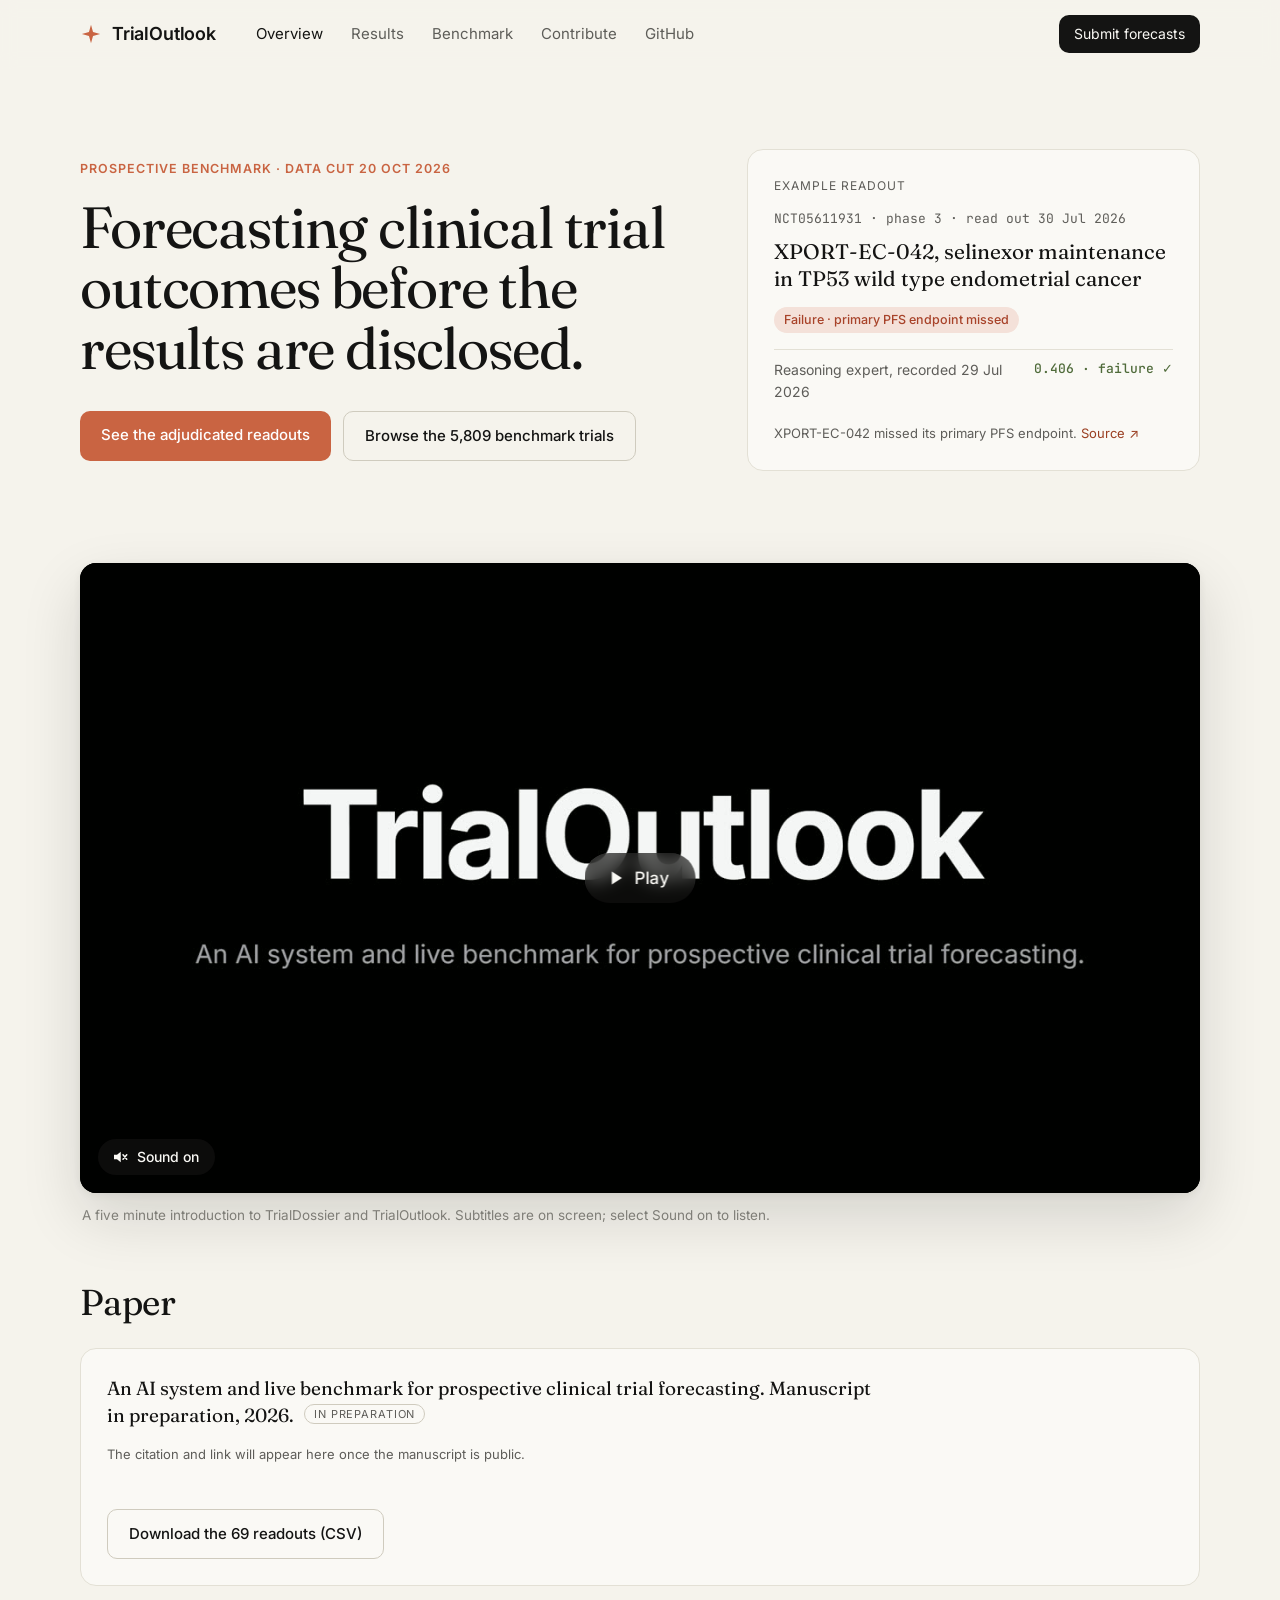
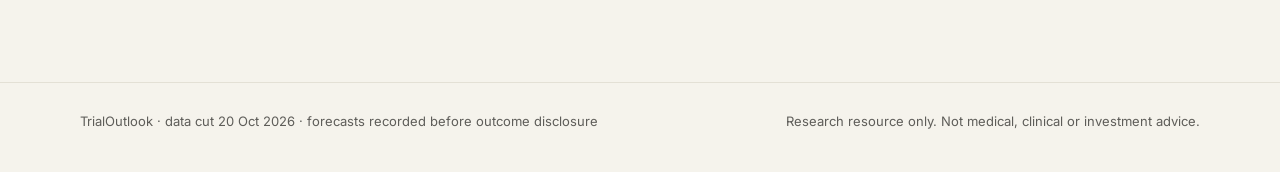
==== index.html @ 44af7483 "Home: updated introduction video below the hero, above the paper box Co-Authored-By: Claude Opus 5.5" ====
<!doctype html>
<html lang="en">
<head>
  <meta charset="utf-8">
  <meta name="viewport" content="width=device-width, initial-scale=1">
  <title>TrialOutlook</title>
  <meta name="description" content="Prospective benchmark for clinical trial outcome forecasts: forecasts recorded before outcome disclosure, outcomes adjudicated under prespecified criteria.">
  <link rel="icon" href="data:image/svg+xml,<svg xmlns='http://www.w3.org/2000/svg' viewBox='0 0 24 24'><path d='M12 2l2.2 7.8L22 12l-7.8 2.2L12 22l-2.2-7.8L2 12l7.8-2.2z' fill='%23C96442'/></svg>">
  <link rel="preconnect" href="https://fonts.googleapis.com">
  <link rel="preconnect" href="https://fonts.gstatic.com" crossorigin>
  <link href="https://fonts.googleapis.com/css2?family=Fraunces:opsz,wght@9..144,400;9..144,500&family=Inter:wght@400;500;600&family=JetBrains+Mono:wght@400;500&display=swap" rel="stylesheet">
  <link rel="stylesheet" href="css/style.css?v=18">
  <script src="js/config.js?v=18"></script>
</head>
<body data-page="home">
  <div id="site-header"></div>

  <section class="hero"><div class="wrap heroin">
    <div>
      <div class="eyebrow">Prospective benchmark · data cut 20 Oct 2026</div>
      <h1>Forecasting clinical trial outcomes before the results are disclosed.</h1>
      <div class="btns">
        <a class="btn primary" href="results.html">See the adjudicated readouts</a>
        <a class="btn ghost" href="benchmark.html">Browse the 5,809 benchmark trials</a>
      </div>
    </div>
    <div class="card case" id="case"></div>
  </div></section>

  <section class="wrap intro">
    <div class="introframe">
      <video id="intro-video" src="media/trialoutlook_intro.mp4" poster="media/trialoutlook_intro_poster.jpg" muted playsinline preload="auto"
        aria-label="Five minute introduction to TrialDossier and TrialOutlook, with burned in subtitles"></video>
      <button class="introbtn sound" id="intro-sound" type="button" hidden></button>
      <button class="introbtn center" id="intro-play" type="button" hidden></button>
    </div>
    <p class="introcap">A five minute introduction to TrialDossier and TrialOutlook. Subtitles are on screen; select Sound on to listen.</p>
  </section>

  <section class="wrap section tight">
    <div class="sechead"><h2>Paper</h2></div>
    <div class="card paper">
      <div>
        <div class="cite"><span id="paper-cite"></span><span class="tag" id="paper-tag">In preparation</span></div>
        <p class="note" id="paper-note">The citation and link will appear here once the manuscript is public.</p>
      </div>
      <a class="btn ghost" href="downloads/trialoutlook_prospective_69.csv" download>Download the 69 readouts (CSV)</a>
    </div>
  </section>

  <div id="site-footer"></div>
  <script src="js/common.js?v=18"></script>
  <script src="js/home.js?v=18"></script>
  <script src="js/intro.js?v=18"></script>
</body>
</html>
---- css/style.css ----
/* TrialOutlook: warm editorial theme (ivory paper, serif display, clay accent) */

:root {
  --bg: #F5F3EC;
  --card: #FAF9F5;
  --sunk: #EFECE3;
  --fg: #141413;
  --muted: #5E5D59;
  --faint: #87867F;
  --line: #E3E0D5;
  --line-strong: #CFCBBE;
  --accent: #C96442;
  --accent-ink: #9A3F22;
  --accent-soft: #F4E1D9;
  --cmp: #6A9BCC;
  --cmp-soft: #DDE8F3;
  --ok: #4F6B3A;
  --ok-soft: #E3EAD7;
  --bad: #A8432A;
  --bad-soft: #F4E1D9;
  --neutral-soft: #E8E6DC;

  --sans: 'Inter', -apple-system, 'Segoe UI', Helvetica, Arial, sans-serif;
  --display: 'Fraunces', Georgia, 'Times New Roman', serif;
  --mono: 'JetBrains Mono', 'SF Mono', Menlo, Consolas, monospace;
  --r: 10px;
  --rc: 16px;
}

* { box-sizing: border-box; }
html, body { margin: 0; padding: 0; }
body {
  background: var(--bg);
  color: var(--fg);
  font-family: var(--sans);
  font-size: 15px;
  line-height: 1.6;
  -webkit-font-smoothing: antialiased;
}
a { color: var(--accent-ink); text-decoration: none; }
a:hover { text-decoration: underline; }
.mono { font-family: var(--mono); font-size: .92em; }
.muted { color: var(--muted); }
b, strong { font-weight: 600; }

.wrap { max-width: 1200px; margin: 0 auto; padding: 0 40px; }

/* ---------- header ---------- */
.nav { position: sticky; top: 0; z-index: 20; background: rgba(245, 243, 236, .92);
  backdrop-filter: saturate(1.2) blur(8px); border-bottom: 1px solid transparent; }
.nav.scrolled { border-bottom-color: var(--line); }
.navin { display: flex; align-items: center; height: 68px; gap: 40px; }
.logo { font-weight: 600; font-size: 18px; display: flex; align-items: center; gap: 10px;
  letter-spacing: -.01em; color: var(--fg); }
.logo:hover { text-decoration: none; }
.nav nav { display: flex; gap: 28px; flex: 1; }
.nav nav a { color: var(--muted); font-size: 15px; }
.nav nav a.active, .nav nav a:hover { color: var(--fg); text-decoration: none; }
.nav .cta { font-size: 14px; padding: 8px 15px; border-radius: var(--r); background: var(--fg); color: var(--card); }
.nav .cta:hover { text-decoration: none; background: #2b2b29; }
.menu-btn { display: none; background: none; border: 0; font-size: 22px; color: var(--fg); cursor: pointer; }

/* ---------- type ---------- */
h1, h2, h3, .display { font-family: var(--display); font-weight: 400; letter-spacing: -.015em; margin: 0; line-height: 1.15; }
.eyebrow { font-size: 12.5px; letter-spacing: .08em; text-transform: uppercase; color: var(--accent);
  font-weight: 600; margin-bottom: 18px; }
.lede { font-size: 19px; line-height: 1.55; color: var(--muted); margin: 22px 0 0; max-width: 620px; }

/* ---------- buttons ---------- */
.btns { display: flex; gap: 12px; margin-top: 32px; flex-wrap: wrap; }
.btn { display: inline-block; padding: 12px 21px; border-radius: var(--r); font-size: 15px; font-weight: 500; }
.btn:hover { text-decoration: none; }
.btn.primary { background: var(--accent); color: #fff; }
.btn.primary:hover { background: #b65638; }
.btn.ghost { border: 1px solid var(--line-strong); color: var(--fg); }
.btn.ghost:hover { background: var(--card); }

/* ---------- home hero ---------- */
.hero .heroin { display: grid; grid-template-columns: 1.35fr 1fr; gap: 56px; align-items: center;
  padding-top: 80px; padding-bottom: 84px; }
.hero h1 { font-size: 58px; line-height: 1.05; letter-spacing: -.02em; }

.card { background: var(--card); border: 1px solid var(--line); border-radius: var(--rc); padding: 26px; }
.cardlabel { font-size: 12px; text-transform: uppercase; letter-spacing: .08em; color: var(--muted); margin-bottom: 14px; }
.case .trialid { font-family: var(--mono); font-size: 13px; color: var(--muted); }
.case .trialname { font-family: var(--display); font-size: 21px; line-height: 1.3; margin: 8px 0 14px; }
.case .calls div { display: flex; justify-content: space-between; gap: 12px; padding: 9px 0;
  border-top: 1px solid var(--line); font-size: 14px; }
.case .calls span { color: var(--muted); }
.case .calls b { font-family: var(--mono); font-weight: 500; font-size: 13px; white-space: nowrap; }
.case .foot { font-size: 13px; color: var(--muted); margin-top: 12px; line-height: 1.5; }

.pill { display: inline-block; font-size: 12.5px; padding: 3px 10px; border-radius: 999px; font-weight: 500;
  white-space: nowrap; line-height: 1.6; }
.pill.success { background: var(--ok-soft); color: var(--ok); }
.pill.fail { background: var(--bad-soft); color: var(--bad); }
.pill.neutral { background: var(--neutral-soft); color: var(--muted); }
.pill.cmp { background: var(--cmp-soft); color: #3F6E9C; }
.ok { color: var(--ok); }
.bad { color: var(--bad); }

/* ---------- stat strip ---------- */
.stats { display: grid; grid-template-columns: repeat(4, 1fr); border-top: 1px solid var(--line);
  border-bottom: 1px solid var(--line); }
.stat { padding: 32px 28px 32px 0; }
.stat + .stat { padding-left: 28px; border-left: 1px solid var(--line); }
.stat .v { font-family: var(--display); font-size: 46px; letter-spacing: -.02em; line-height: 1.1; }
.stat .l { font-size: 14px; color: var(--muted); margin-top: 8px; line-height: 1.45; }
.statnote { font-size: 15px; color: var(--muted); margin: 18px 0 0; line-height: 1.55; max-width: 860px; }

/* ---------- sections ---------- */
.section { padding-top: 88px; }
.section.tight { padding-top: 56px; }
.sechead { display: flex; align-items: baseline; justify-content: space-between; gap: 24px;
  margin-bottom: 24px; flex-wrap: wrap; }
.sechead h2 { font-size: 36px; }
.sechead p { color: var(--muted); font-size: 14px; margin: 0; max-width: 560px; }
.prose p { max-width: 760px; }
.grid2 { display: grid; grid-template-columns: 1fr 1.1fr; gap: 20px; }
.grid2.even { grid-template-columns: 1fr 1fr; }
.grid2 > *, .hero .heroin > * { min-width: 0; }
.note { font-size: 13px; color: var(--muted); line-height: 1.55; margin-top: 14px; }

/* page header for inner pages */
.pagehead { padding-top: 64px; padding-bottom: 40px; }
.pagehead h1 { font-size: 48px; line-height: 1.08; }
.pagehead .lede { max-width: 760px; }

/* ---------- tables ---------- */
table.t { width: 100%; border-collapse: collapse; font-size: 14px; }
table.t th { text-align: left; font-weight: 500; color: var(--muted); font-size: 11.5px; text-transform: uppercase;
  letter-spacing: .06em; padding: 0 12px 12px 0; vertical-align: bottom; }
table.t td { padding: 12px 12px 12px 0; border-top: 1px solid var(--line); vertical-align: top; }
table.t td.name { white-space: nowrap; }
table.t .num { text-align: right; font-family: var(--mono); font-size: 13px; white-space: nowrap; }
table.t th.num { font-family: var(--sans); font-size: 11.5px; }
table.t .ci { color: var(--faint); font-size: 11.5px; display: block; }
table.t tr.group td { font-size: 11.5px; text-transform: uppercase; letter-spacing: .06em; color: var(--faint);
  padding-top: 18px; border-top: 0; }
.scroll { overflow-x: auto; }
table.t.compact td, table.t.compact th { padding-right: 9px; }
table.t.compact .num { font-size: 12px; }
table.t.compact .ci { font-size: 10.5px; }
table.t.compact th { font-size: 10.5px; letter-spacing: .04em; }
.dot { display: inline-block; width: 9px; height: 9px; border-radius: 50%; margin-right: 10px; vertical-align: 1px; }
.dot.o { background: var(--accent); }
.dot.c { background: var(--cmp); }
.dot.x { background: var(--faint); }

/* ---------- steps ---------- */
.steps { display: grid; grid-template-columns: repeat(3, 1fr); gap: 20px; }
.step { border-top: 1px solid var(--line-strong); padding-top: 22px; }
.step .n { font-family: var(--mono); font-size: 13px; color: var(--accent); }
.step h3 { font-size: 24px; margin: 8px 0 4px; }
.step .who { font-size: 13px; color: var(--muted); margin-bottom: 10px; }
.step p { color: var(--muted); line-height: 1.6; font-size: 15px; margin: 0; }

/* ---------- callout ---------- */
.callout { display: grid; grid-template-columns: 300px 1fr; gap: 48px; align-items: center;
  background: var(--sunk); border-radius: var(--rc); padding: 44px; }
.callout .big { font-family: var(--display); font-size: 84px; line-height: 1; color: var(--accent); letter-spacing: -.03em; }
.callout .big small { font-size: 22px; color: var(--muted); display: block; margin-top: 10px; letter-spacing: 0;
  font-family: var(--sans); line-height: 1.4; }
.callout h3 { font-size: 26px; margin-bottom: 12px; }
.callout p { color: var(--muted); margin: 0 0 10px; }

/* ---------- paper box ---------- */
.paper { display: flex; justify-content: space-between; align-items: center; gap: 32px; flex-wrap: wrap; }
.paper .cite { font-family: var(--display); font-size: 19px; line-height: 1.45; max-width: 780px; }
.tag { font-size: 11px; letter-spacing: .08em; text-transform: uppercase; color: var(--muted);
  border: 1px solid var(--line-strong); border-radius: 999px; padding: 2px 9px; margin-left: 10px;
  font-family: var(--sans); vertical-align: 4px; }

/* ---------- timeline ---------- */
.timeline { display: grid; grid-template-columns: repeat(5, 1fr); position: relative; margin-top: 8px; }
.timeline::before { content: ""; position: absolute; left: 0; right: 0; top: 7px; height: 1px; background: var(--line-strong); }
.tl { position: relative; padding: 26px 16px 0 0; font-size: 14px; }
.tl::before { content: ""; position: absolute; top: 2px; left: 0; width: 11px; height: 11px; border-radius: 50%;
  background: var(--card); border: 2px solid var(--fg); }
.tl.o::before { border-color: var(--accent); background: var(--accent); }
.tl.c::before { border-color: var(--cmp); background: var(--cmp); }
.tl .d { font-family: var(--mono); font-size: 12.5px; color: var(--muted); }
.tl .w { margin-top: 4px; line-height: 1.45; }

/* ---------- market group cards ---------- */
.kpis { display: grid; grid-template-columns: repeat(3, 1fr); gap: 20px; }
.kpi .v { font-family: var(--display); font-size: 40px; letter-spacing: -.02em; line-height: 1.1; }
.kpi .l { color: var(--muted); font-size: 14px; margin-top: 6px; line-height: 1.45; }
.kpi .s { font-size: 13px; color: var(--faint); margin-top: 10px; }

/* ---------- charts ---------- */
svg text { font-family: var(--sans); }
.legend { display: flex; flex-wrap: wrap; gap: 6px 18px; font-size: 13px; color: var(--muted); margin-top: 12px; }
.legend i { display: inline-block; width: 16px; height: 3px; border-radius: 2px; margin-right: 7px; vertical-align: 3px; }
.legend label { cursor: pointer; user-select: none; }
.legend input { margin: 0 6px 0 0; vertical-align: -1px; accent-color: var(--fg); }
.tip { position: fixed; pointer-events: none; background: var(--fg); color: var(--card); font-size: 12.5px;
  padding: 8px 10px; border-radius: 8px; line-height: 1.45; z-index: 50; max-width: 300px; display: none; }

/* ---------- filters + grid ---------- */
.filters { display: flex; flex-wrap: wrap; gap: 10px; align-items: center; margin: 0 0 14px; }
.filters input, .filters select { font: inherit; font-size: 14px; padding: 9px 12px; border: 1px solid var(--line-strong);
  border-radius: var(--r); background: var(--card); color: var(--fg); }
.filters input[type=search] { min-width: 300px; flex: 1; max-width: 420px; }
.filters .count { color: var(--muted); font-size: 13px; margin-left: auto; }

.tabulator { background: var(--card); border: 1px solid var(--line); border-radius: var(--rc); font-size: 13.5px;
  font-family: var(--sans); }
.tabulator .tabulator-header { background: var(--card); border-bottom: 1px solid var(--line-strong); color: var(--muted);
  font-weight: 500; }
.tabulator .tabulator-header .tabulator-col { background: var(--card); border-right: 0; }
.tabulator .tabulator-header .tabulator-col .tabulator-col-content { padding: 12px 10px; }
.tabulator .tabulator-header .tabulator-col .tabulator-col-title { font-size: 11.5px; text-transform: uppercase;
  letter-spacing: .05em; white-space: normal; }
.tabulator .tabulator-header .tabulator-col.tabulator-sortable:hover { background: var(--sunk); }
.tabulator-row { background: var(--card); border-bottom: 1px solid var(--line); min-height: 40px; }
.tabulator-row.tabulator-row-even { background: var(--card); }
.tabulator-row.tabulator-selectable:hover { background: #F2EFE6; }
.tabulator-row .tabulator-cell { border-right: 0; padding: 10px; }
.tabulator-row .tabulator-cell.wrap { white-space: normal; line-height: 1.45; }
.tabulator .tabulator-tableholder { background: var(--card); }
.tabulator-row .tabulator-frozen { background: inherit; }
.tabulator .tabulator-footer { background: var(--card); border-top: 1px solid var(--line); }
.sc { font-family: var(--mono); font-size: 12.5px; padding: 2px 6px; border-radius: 6px; }
.sc.right { color: var(--fg); }
.sc.wrong { color: var(--bad); box-shadow: inset 0 0 0 1px var(--bad); }
.mv.pos { color: var(--ok); }
.mv.neg { color: var(--bad); }

/* ---------- on chain proof ---------- */
details.proof { background: var(--card); border: 1px solid var(--line); border-radius: var(--rc); padding: 0; }
details.proof summary { cursor: pointer; padding: 16px 22px; font-size: 14.5px; list-style: none; display: flex;
  gap: 12px; align-items: center; }
details.proof summary::-webkit-details-marker { display: none; }
details.proof summary::after { content: "+"; margin-left: auto; color: var(--muted); font-size: 18px; }
details.proof[open] summary::after { content: "\2212"; }
details.proof .body { padding: 0 22px 20px; font-size: 14px; color: var(--muted); }
details.proof .body table.t { margin: 10px 0; }

/* ---------- prose page (contribute) ---------- */
.doc { max-width: 780px; }
.doc h2 { font-size: 28px; margin: 48px 0 14px; }
.doc p, .doc li { color: #2f2f2d; }
.doc ul { padding-left: 20px; }
.doc li { margin: 8px 0; }
.doc code { font-family: var(--mono); font-size: 13px; background: var(--sunk); padding: 1px 6px; border-radius: 5px; }
.doc pre { font-family: var(--mono); font-size: 13px; background: var(--fg); color: var(--card); padding: 18px 20px;
  border-radius: var(--r); overflow-x: auto; line-height: 1.6; }

/* ---------- footer ---------- */
footer.foot { margin-top: 96px; border-top: 1px solid var(--line); padding: 28px 0 40px; color: var(--muted); font-size: 13px; }
footer.foot .row { display: flex; justify-content: space-between; gap: 24px; flex-wrap: wrap; }
footer.foot a { color: var(--muted); text-decoration: underline; text-decoration-color: var(--line-strong); }

/* ---------- results page: section nav, card titles, legends ---------- */
.subnav { position: sticky; top: 68px; z-index: 15; background: rgba(245, 243, 236, .95);
  backdrop-filter: saturate(1.2) blur(8px); border-top: 1px solid var(--line); border-bottom: 1px solid var(--line); }
.subnav .wrap { display: flex; gap: 26px; height: 46px; align-items: center; overflow-x: auto; scrollbar-width: none; }
.subnav a { color: var(--muted); font-size: 14px; white-space: nowrap; }
.subnav a:hover { color: var(--fg); text-decoration: none; }
section[id], .card[id] { scroll-margin-top: 130px; }
.card h3 { font-size: 21px; margin: 0 0 4px; }
.card .sub { font-size: 13.5px; color: var(--muted); margin: 0 0 14px; line-height: 1.5; }
.panelhead { font-size: 12px; text-transform: uppercase; letter-spacing: .06em; color: var(--muted); margin: 6px 0 2px; }
.hl { color: var(--accent-ink); font-weight: 600; }
.legend .sq { display: inline-block; width: 12px; height: 12px; border-radius: 3px; margin-right: 6px; vertical-align: -1px; }
.legend .sq.outline { background: transparent; box-shadow: inset 0 0 0 1.6px var(--fg); }
.wide { min-width: 900px; }
.wide.mid { min-width: 720px; }
.timeline.four { grid-template-columns: repeat(4, 1fr); }
.grid3 { display: grid; grid-template-columns: repeat(3, 1fr); gap: 20px; }
.grid3 > * { min-width: 0; }
.card.point { display: flex; flex-direction: column; }
.card.point p { color: #2f2f2d; font-size: 14.5px; line-height: 1.6; margin: 6px 0 14px; flex: 1; }
.card.point a { font-size: 14px; }
.card .takeaway { font-size: 14.5px; color: #2f2f2d; margin: 12px 0 0; line-height: 1.55; }
.btn.small { padding: 8px 14px; font-size: 14px; }

/* ---------- benchmark page ---------- */
.funnel { list-style: none; margin: 4px 0 0; padding: 0; }
.funnel li { display: grid; grid-template-columns: 96px 1fr; gap: 14px; padding: 11px 0; border-top: 1px solid var(--line);
  font-size: 14px; line-height: 1.5; }
.funnel li:first-child { border-top: 0; }
.funnel b { font-family: var(--display); font-weight: 400; font-size: 22px; line-height: 1.1; }
.funnel span { color: var(--muted); }
.funnel li:last-child b { color: var(--accent); }
ul.plain { list-style: none; padding: 0; margin: 10px 0 0; }
ul.plain li { padding: 11px 0; border-top: 1px solid var(--line); font-size: 14.5px; color: #2f2f2d; line-height: 1.55; }
ul.plain li:first-child { border-top: 0; }
.ncts { display: grid; grid-template-columns: repeat(auto-fill, minmax(124px, 1fr)); gap: 4px 14px; max-height: 560px;
  overflow-y: auto; font-family: var(--mono); font-size: 13px; }
.ncts a { padding: 3px 0; }

/* ---------- responsive ---------- */
@media (max-width: 960px) {
  .hero .heroin, .grid2, .grid2.even, .callout { grid-template-columns: 1fr; gap: 32px; }
  .hero h1 { font-size: 44px; }
  .stats { grid-template-columns: repeat(2, 1fr); }
  .stat:nth-child(3) { padding-left: 0; border-left: 0; }
  .stat:nth-child(n+3) { border-top: 1px solid var(--line); }
  .steps, .kpis, .grid3 { grid-template-columns: 1fr; gap: 20px; }
  .timeline, .timeline.four { grid-template-columns: 1fr; }
  .timeline::before { left: 5px; right: auto; top: 0; bottom: 0; width: 1px; height: auto; }
  .tl { padding: 0 0 18px 28px; }
  .tl::before { top: 4px; }
}
@media (max-width: 720px) {
  .wrap { padding: 0 16px; }
  .nav nav { display: none; position: absolute; top: 68px; left: 0; right: 0; flex-direction: column; gap: 0;
    background: var(--bg); border-bottom: 1px solid var(--line); padding: 8px 16px 16px; }
  .nav nav.open { display: flex; }
  .nav nav a { padding: 10px 0; }
  .nav .cta { display: none; }
  .menu-btn { display: block; margin-left: auto; }
  .navin { gap: 16px; }
  .hero .heroin { padding-top: 48px; padding-bottom: 48px; }
  .hero h1, .pagehead h1 { font-size: 36px; }
  .lede { font-size: 17px; }
  .stat .v { font-size: 34px; }
  .sechead h2 { font-size: 28px; }
  .callout { padding: 28px; }
  .card { padding: 18px; }
  .callout .big { font-size: 64px; }
  .filters input[type=search] { min-width: 0; width: 100%; max-width: none; }
  .section { padding-top: 64px; }
  .subnav { top: 68px; }
  .funnel li { grid-template-columns: 78px 1fr; }
}

.card a.more { display: inline-block; margin-top: 10px; font-size: 14px; }

/* ---------- home introduction video (below the hero, above the paper box) ---------- */
.intro { padding-top: 8px; }
.introframe { position: relative; border-radius: var(--rc); overflow: hidden; background: #000; aspect-ratio: 16 / 9;
  box-shadow: 0 24px 60px rgba(20, 20, 19, .14), 0 2px 8px rgba(20, 20, 19, .06); }
.introframe video { display: block; width: 100%; height: 100%; object-fit: cover; cursor: pointer; }
.introbtn { position: absolute; display: inline-flex; align-items: center; gap: 8px; border: 0; cursor: pointer;
  font-family: var(--sans); font-weight: 500; color: #FAF9F5; background: rgba(20, 20, 19, .62);
  -webkit-backdrop-filter: blur(10px); backdrop-filter: blur(10px); border-radius: 999px; }
.introbtn:hover { background: rgba(20, 20, 19, .8); }
.introbtn svg { width: 18px; height: 18px; flex: none; }
.introbtn.sound { left: 18px; bottom: 18px; font-size: 14px; padding: 9px 16px 9px 13px; }
.introbtn.center { left: 50%; top: 50%; transform: translate(-50%, -50%); font-size: 17px; padding: 14px 26px 14px 20px; }
.introbtn.center svg { width: 22px; height: 22px; }
.introbtn[hidden] { display: none; }
.introcap { margin: 12px 2px 0; font-size: 13.5px; color: var(--faint); }
@media (max-width: 720px) {
  .introbtn.sound { left: 10px; top: 10px; bottom: auto; font-size: 13px; padding: 7px 12px 7px 10px; }
}
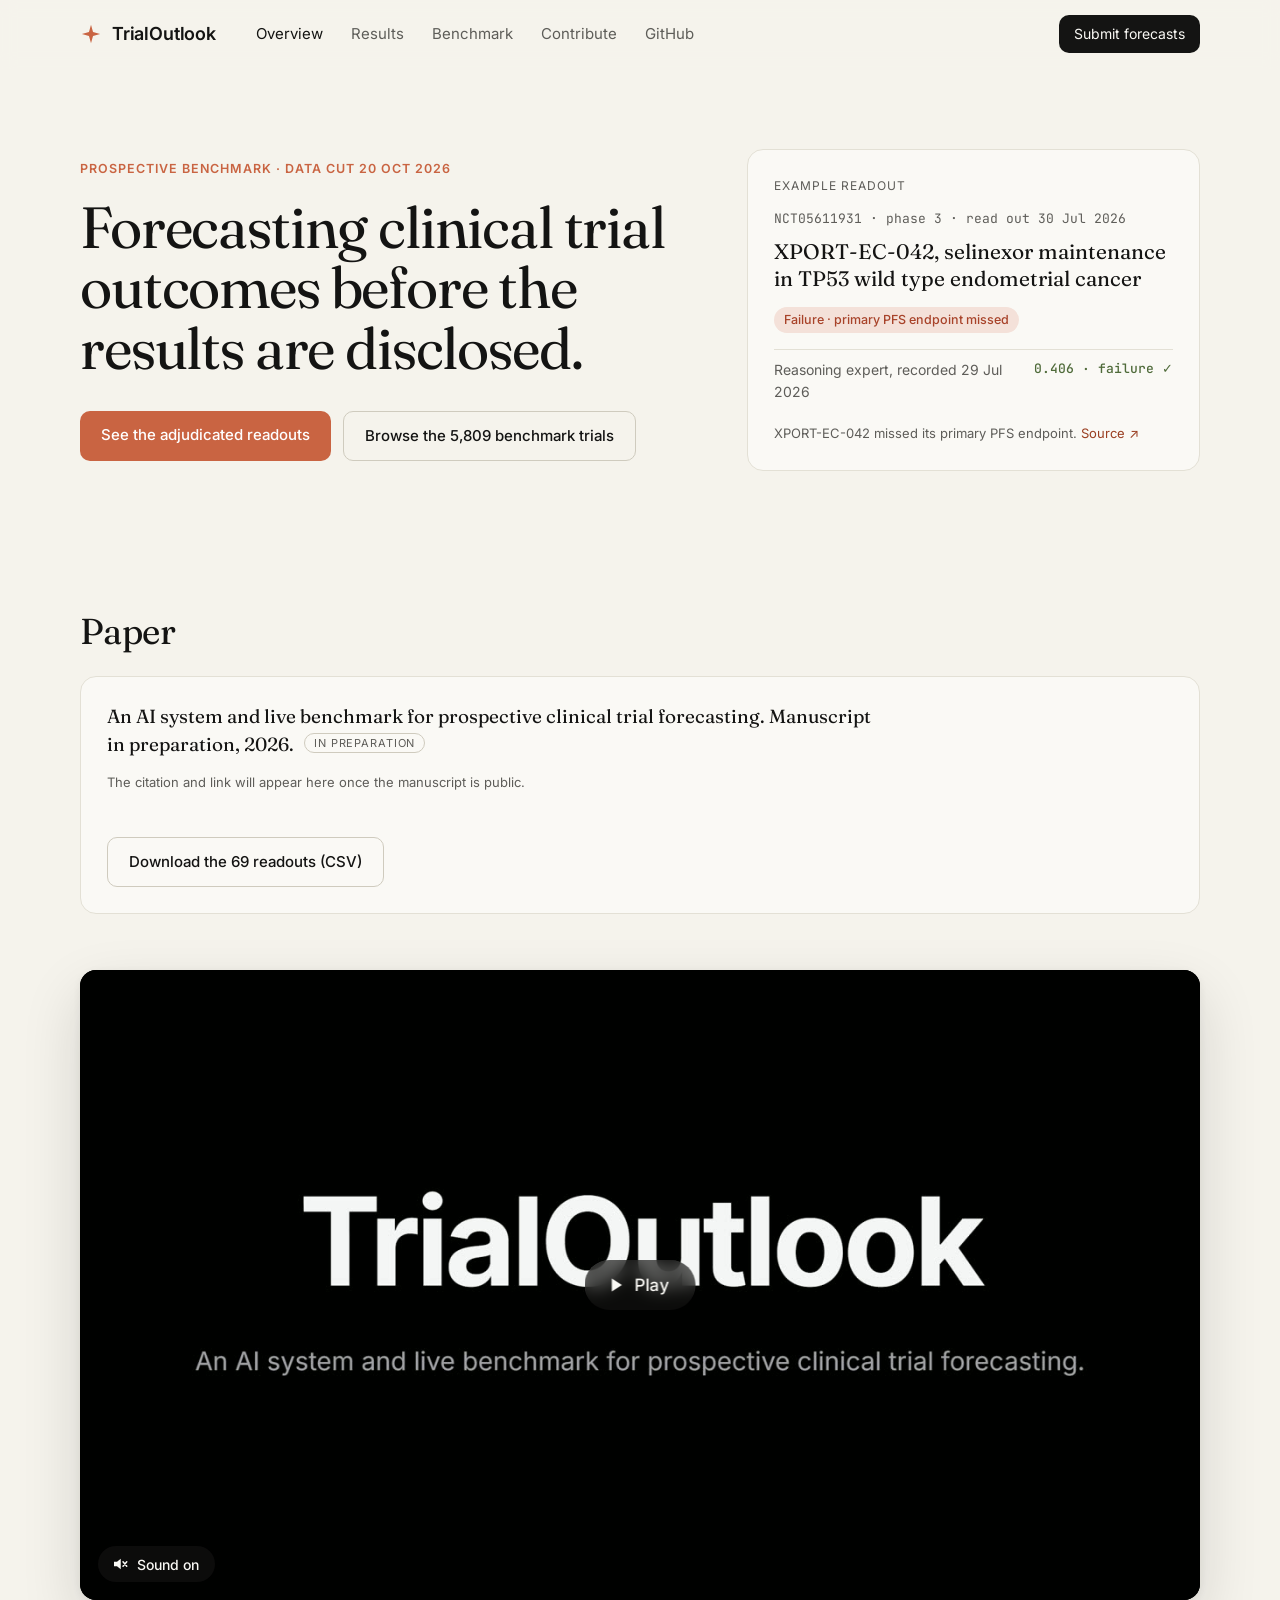
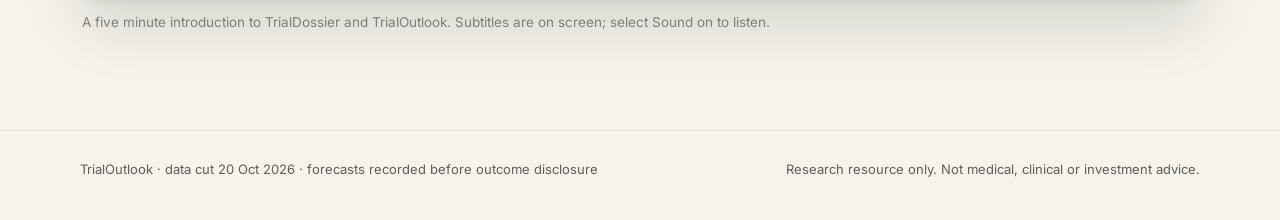
==== commit 5e90d25d: "Home: video below the paper box; start it when it scrolls into view Co-Authored-By: Claude Opus 5.5 " ====
--- a/index.html
+++ b/index.html
@@ -9,8 +9,8 @@
   <link rel="preconnect" href="https://fonts.googleapis.com">
   <link rel="preconnect" href="https://fonts.gstatic.com" crossorigin>
   <link href="https://fonts.googleapis.com/css2?family=Fraunces:opsz,wght@9..144,400;9..144,500&family=Inter:wght@400;500;600&family=JetBrains+Mono:wght@400;500&display=swap" rel="stylesheet">
-  <link rel="stylesheet" href="css/style.css?v=18">
-  <script src="js/config.js?v=18"></script>
+  <link rel="stylesheet" href="css/style.css?v=19">
+  <script src="js/config.js?v=19"></script>
 </head>
 <body data-page="home">
   <div id="site-header"></div>
@@ -27,15 +27,6 @@
     <div class="card case" id="case"></div>
   </div></section>
 
-  <section class="wrap intro">
-    <div class="introframe">
-      <video id="intro-video" src="media/trialoutlook_intro.mp4" poster="media/trialoutlook_intro_poster.jpg" muted playsinline preload="auto"
-        aria-label="Five minute introduction to TrialDossier and TrialOutlook, with burned in subtitles"></video>
-      <button class="introbtn sound" id="intro-sound" type="button" hidden></button>
-      <button class="introbtn center" id="intro-play" type="button" hidden></button>
-    </div>
-    <p class="introcap">A five minute introduction to TrialDossier and TrialOutlook. Subtitles are on screen; select Sound on to listen.</p>
-  </section>
 
   <section class="wrap section tight">
     <div class="sechead"><h2>Paper</h2></div>
@@ -48,9 +39,19 @@
     </div>
   </section>
 
+  <section class="wrap section tight intro">
+    <div class="introframe">
+      <video id="intro-video" src="media/trialoutlook_intro.mp4" poster="media/trialoutlook_intro_poster.jpg" muted playsinline preload="auto"
+        aria-label="Five minute introduction to TrialDossier and TrialOutlook, with burned in subtitles"></video>
+      <button class="introbtn sound" id="intro-sound" type="button" hidden></button>
+      <button class="introbtn center" id="intro-play" type="button" hidden></button>
+    </div>
+    <p class="introcap">A five minute introduction to TrialDossier and TrialOutlook. Subtitles are on screen; select Sound on to listen.</p>
+  </section>
+
   <div id="site-footer"></div>
-  <script src="js/common.js?v=18"></script>
-  <script src="js/home.js?v=18"></script>
-  <script src="js/intro.js?v=18"></script>
+  <script src="js/common.js?v=19"></script>
+  <script src="js/home.js?v=19"></script>
+  <script src="js/intro.js?v=20"></script>
 </body>
 </html>
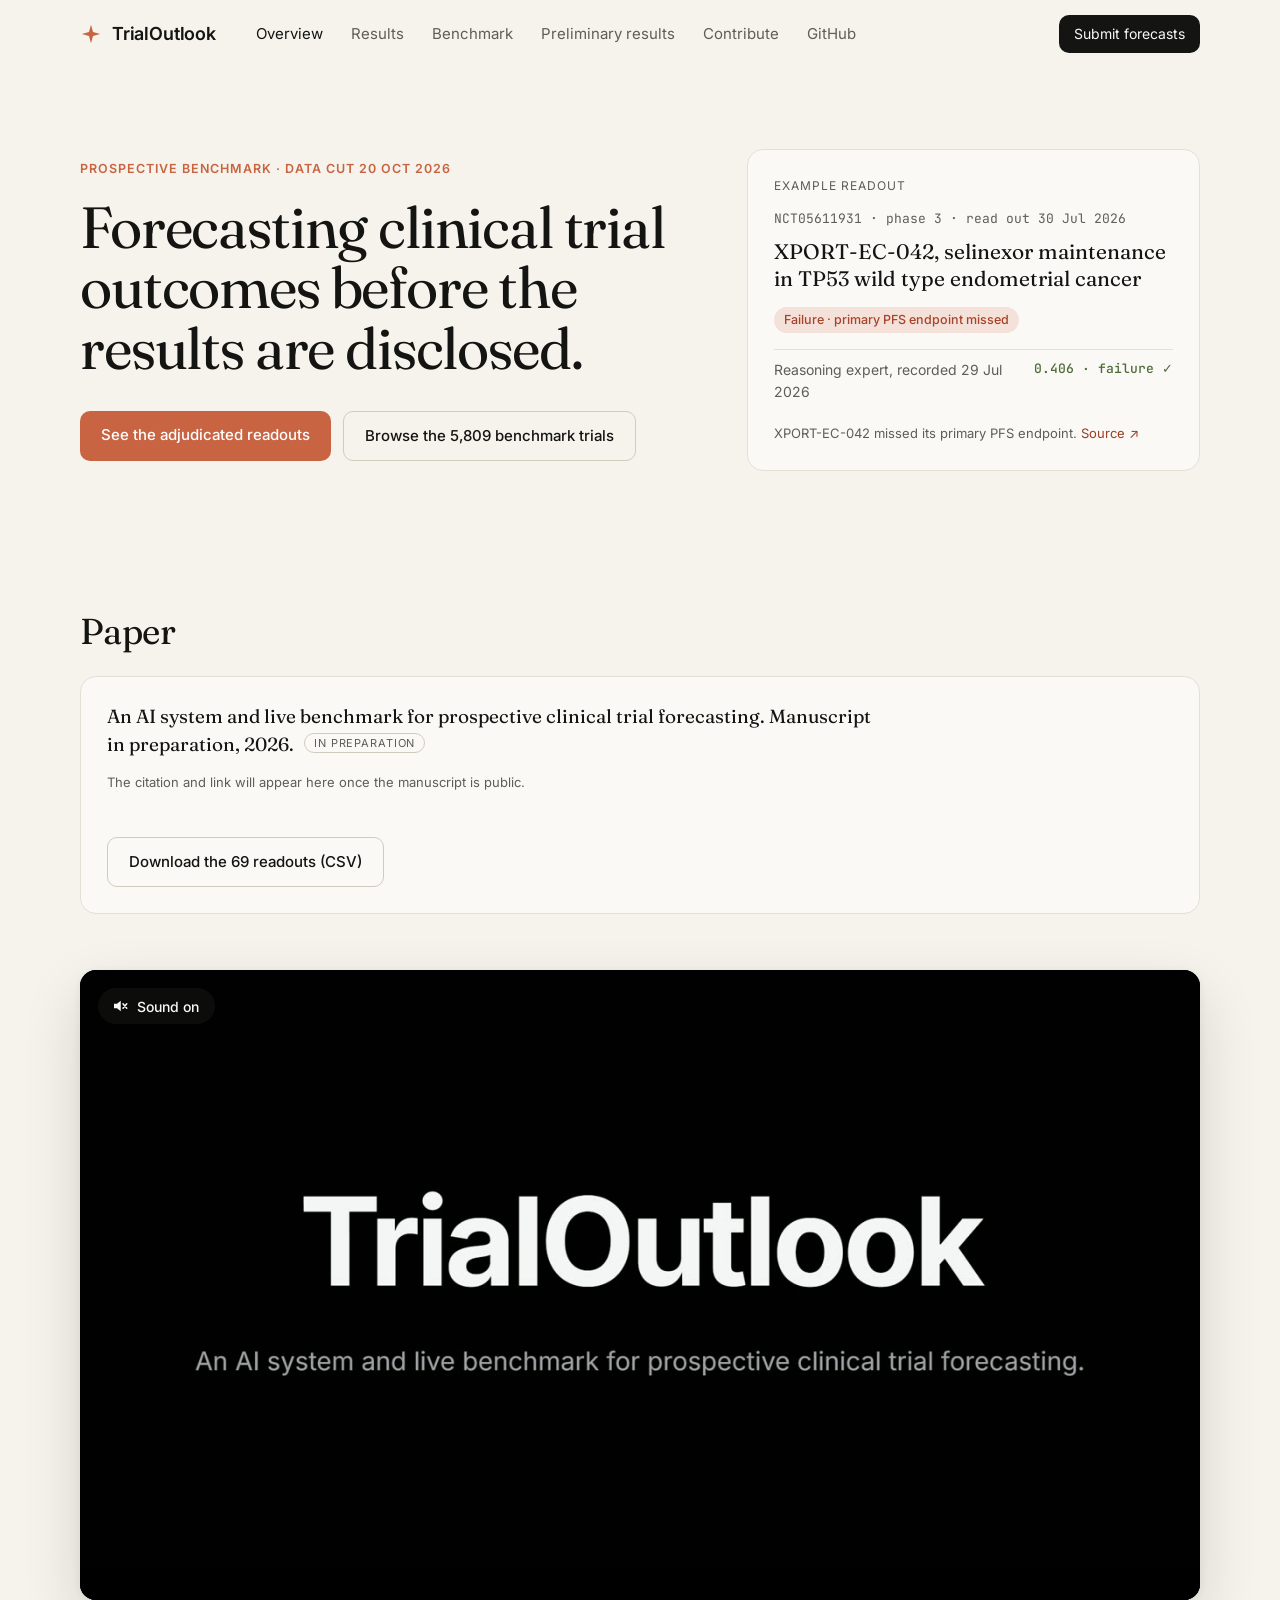
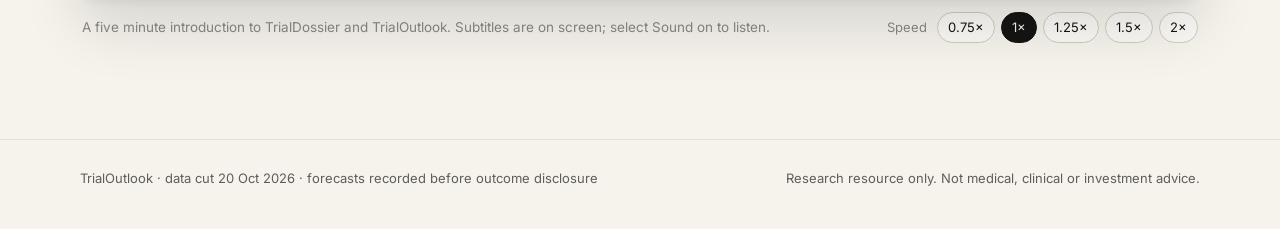
==== commit cf8d4a0d: "Benchmark table by phase, preliminary results page, submission form, video controls Co-Authored-By: " ====
--- a/index.html
+++ b/index.html
@@ -9,8 +9,8 @@
   <link rel="preconnect" href="https://fonts.googleapis.com">
   <link rel="preconnect" href="https://fonts.gstatic.com" crossorigin>
   <link href="https://fonts.googleapis.com/css2?family=Fraunces:opsz,wght@9..144,400;9..144,500&family=Inter:wght@400;500;600&family=JetBrains+Mono:wght@400;500&display=swap" rel="stylesheet">
-  <link rel="stylesheet" href="css/style.css?v=19">
-  <script src="js/config.js?v=19"></script>
+  <link rel="stylesheet" href="css/style.css?v=21">
+  <script src="js/config.js?v=21"></script>
 </head>
 <body data-page="home">
   <div id="site-header"></div>
@@ -41,17 +41,17 @@
 
   <section class="wrap section tight intro">
     <div class="introframe">
-      <video id="intro-video" src="media/trialoutlook_intro.mp4" poster="media/trialoutlook_intro_poster.jpg" muted playsinline preload="auto"
+      <video id="intro-video" src="media/trialoutlook_intro.mp4" poster="media/trialoutlook_intro_poster.jpg" muted playsinline controls preload="metadata"
         aria-label="Five minute introduction to TrialDossier and TrialOutlook, with burned in subtitles"></video>
       <button class="introbtn sound" id="intro-sound" type="button" hidden></button>
-      <button class="introbtn center" id="intro-play" type="button" hidden></button>
     </div>
-    <p class="introcap">A five minute introduction to TrialDossier and TrialOutlook. Subtitles are on screen; select Sound on to listen.</p>
+    <div class="introbar"><p class="introcap">A five minute introduction to TrialDossier and TrialOutlook. Subtitles are on screen; select Sound on to listen.</p>
+      <div class="introspeed" id="intro-speed" role="group" aria-label="Playback speed"></div></div>
   </section>
 
   <div id="site-footer"></div>
-  <script src="js/common.js?v=19"></script>
-  <script src="js/home.js?v=19"></script>
-  <script src="js/intro.js?v=20"></script>
+  <script src="js/common.js?v=21"></script>
+  <script src="js/home.js?v=21"></script>
+  <script src="js/intro.js?v=21"></script>
 </body>
 </html>
--- a/css/style.css
+++ b/css/style.css
@@ -339,11 +339,30 @@
   -webkit-backdrop-filter: blur(10px); backdrop-filter: blur(10px); border-radius: 999px; }
 .introbtn:hover { background: rgba(20, 20, 19, .8); }
 .introbtn svg { width: 18px; height: 18px; flex: none; }
-.introbtn.sound { left: 18px; bottom: 18px; font-size: 14px; padding: 9px 16px 9px 13px; }
+.introbtn.sound { left: 18px; top: 18px; font-size: 14px; padding: 9px 16px 9px 13px; }
 .introbtn.center { left: 50%; top: 50%; transform: translate(-50%, -50%); font-size: 17px; padding: 14px 26px 14px 20px; }
 .introbtn.center svg { width: 22px; height: 22px; }
 .introbtn[hidden] { display: none; }
-.introcap { margin: 12px 2px 0; font-size: 13.5px; color: var(--faint); }
+.introcap { margin: 0; font-size: 13.5px; color: var(--faint); }
+.introbar { display: flex; flex-wrap: wrap; justify-content: space-between; align-items: center; gap: 10px 20px; margin: 12px 2px 0; }
+.introspeed { display: inline-flex; align-items: center; gap: 6px; font-size: 13px; color: var(--faint); }
+.introspeed span { margin-right: 4px; }
+.introspeed button { font: inherit; font-size: 13px; cursor: pointer; padding: 4px 10px; border-radius: 999px;
+  border: 1px solid var(--line-strong); background: var(--card); color: var(--fg); }
+.introspeed button:hover { background: var(--sunk); }
+.introspeed button[aria-pressed="true"] { background: var(--fg); border-color: var(--fg); color: var(--bg); }
 @media (max-width: 720px) {
-  .introbtn.sound { left: 10px; top: 10px; bottom: auto; font-size: 13px; padding: 7px 12px 7px 10px; }
-}
+  .introbtn.sound { left: 10px; top: 10px; font-size: 13px; padding: 7px 12px 7px 10px; }
+}
+
+/* ---------- benchmark trial list: phase tabs and column searches ---------- */
+.phasetabs { display: flex; flex-wrap: wrap; gap: 8px; margin: 0 0 14px; }
+.phasetabs button { font: inherit; font-size: 14px; display: inline-flex; align-items: center; gap: 8px; cursor: pointer;
+  padding: 8px 14px; border-radius: 999px; border: 1px solid var(--line-strong); background: var(--card); color: var(--fg); }
+.phasetabs button span { font-family: var(--mono); font-size: 12px; color: var(--muted); }
+.phasetabs button:hover { background: var(--sunk); }
+.phasetabs button.on { background: var(--fg); border-color: var(--fg); color: var(--bg); }
+.phasetabs button.on span { color: inherit; opacity: .75; }
+.tabulator .tabulator-header .tabulator-col .tabulator-header-filter input { font: inherit; font-size: 13px; font-weight: 400;
+  text-transform: none; letter-spacing: 0; padding: 6px 8px; border: 1px solid var(--line-strong); border-radius: 8px;
+  background: var(--bg); color: var(--fg); width: 100%; box-sizing: border-box; }
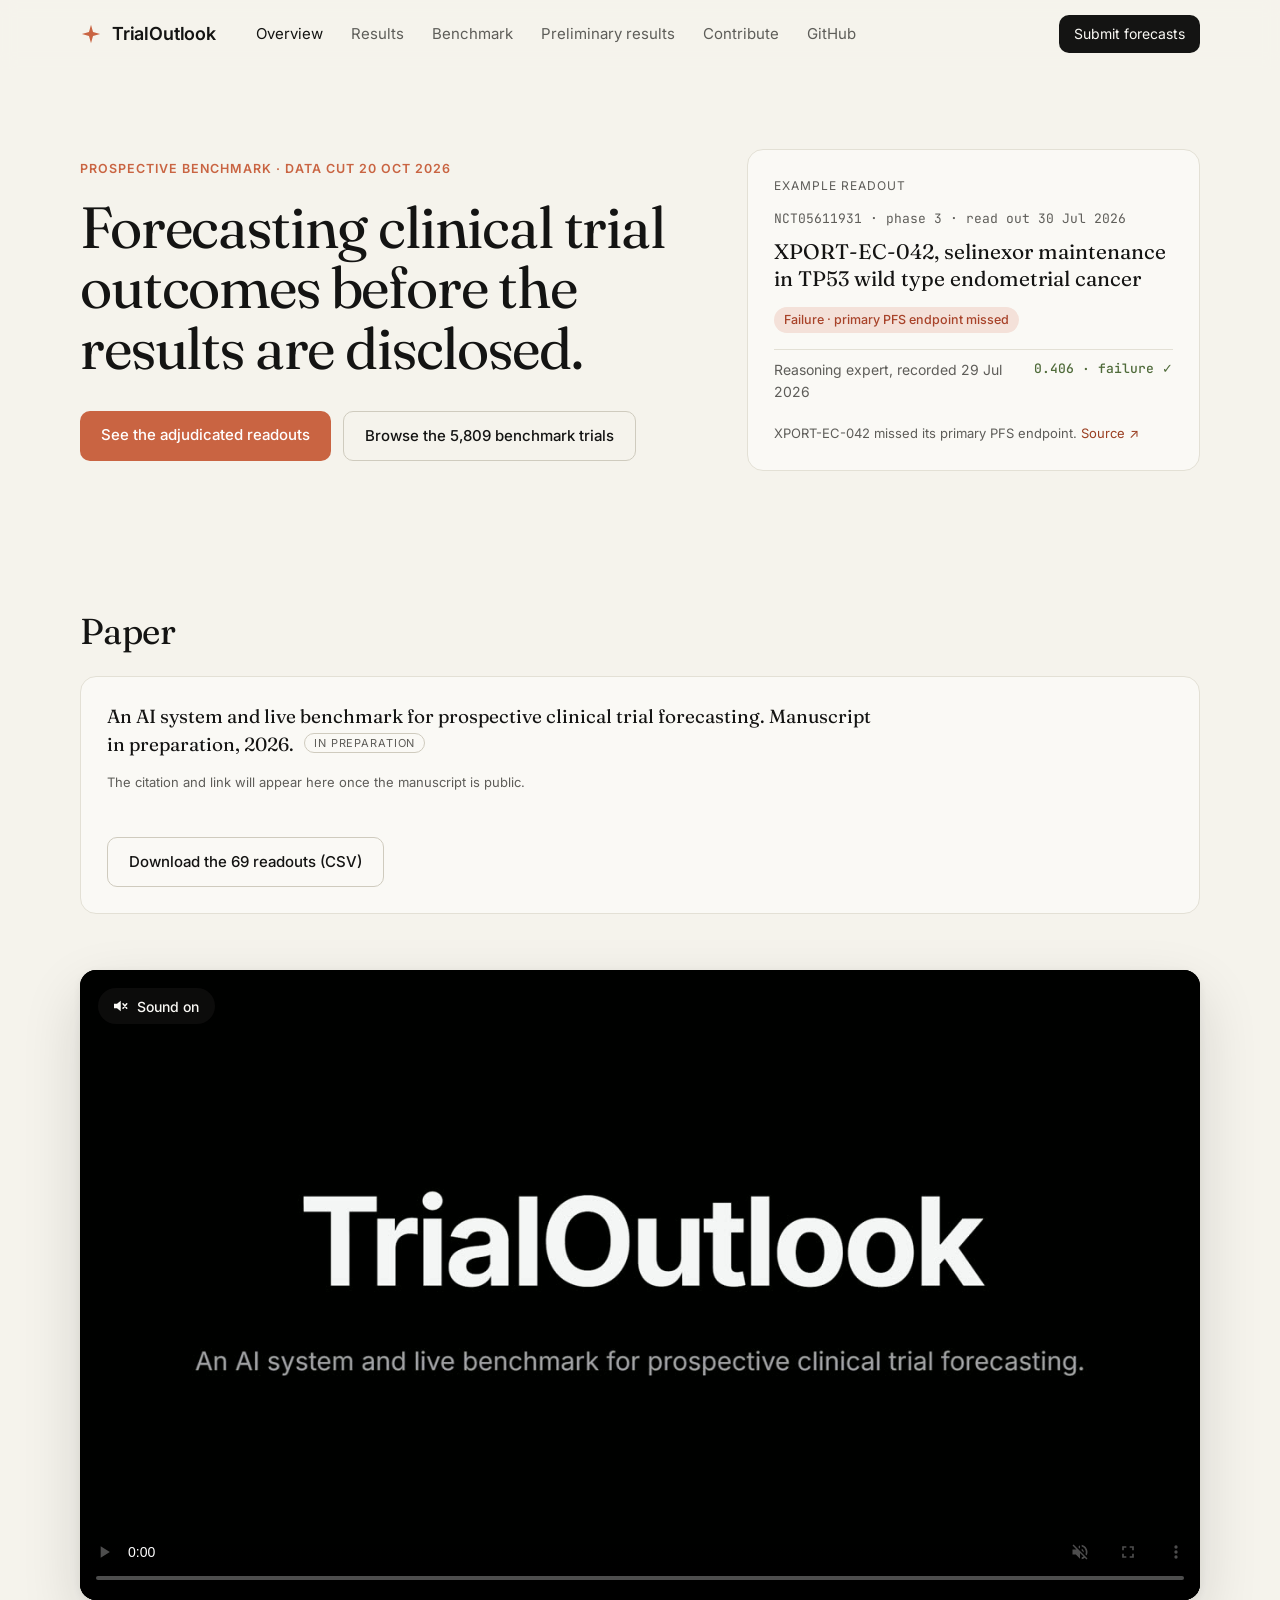
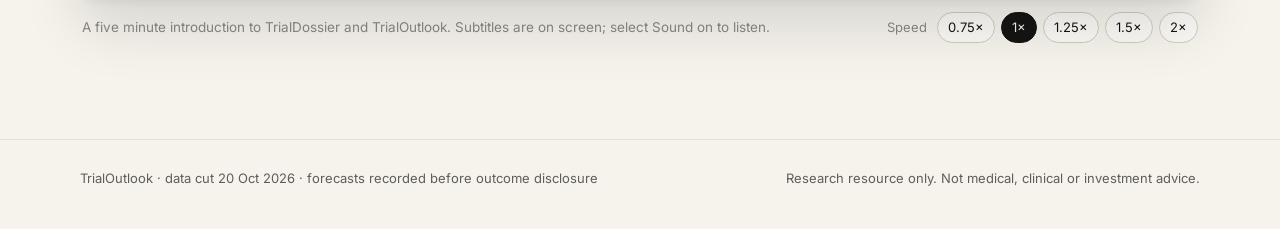
==== commit bf6cc3c4: "Introduction video: end card shows the ChongWuLab address Co-Authored-By: Claude Opus 5.5 <noreply@a" ====
--- a/index.html
+++ b/index.html
@@ -10,7 +10,7 @@
   <link rel="preconnect" href="https://fonts.gstatic.com" crossorigin>
   <link href="https://fonts.googleapis.com/css2?family=Fraunces:opsz,wght@9..144,400;9..144,500&family=Inter:wght@400;500;600&family=JetBrains+Mono:wght@400;500&display=swap" rel="stylesheet">
   <link rel="stylesheet" href="css/style.css?v=21">
-  <script src="js/config.js?v=21"></script>
+  <script src="js/config.js?v=25"></script>
 </head>
 <body data-page="home">
   <div id="site-header"></div>
@@ -41,7 +41,7 @@
 
   <section class="wrap section tight intro">
     <div class="introframe">
-      <video id="intro-video" src="media/trialoutlook_intro.mp4" poster="media/trialoutlook_intro_poster.jpg" muted playsinline controls preload="metadata"
+      <video id="intro-video" src="media/trialoutlook_intro.mp4?v=2" poster="media/trialoutlook_intro_poster.jpg" muted playsinline controls preload="metadata"
         aria-label="Five minute introduction to TrialDossier and TrialOutlook, with burned in subtitles"></video>
       <button class="introbtn sound" id="intro-sound" type="button" hidden></button>
     </div>
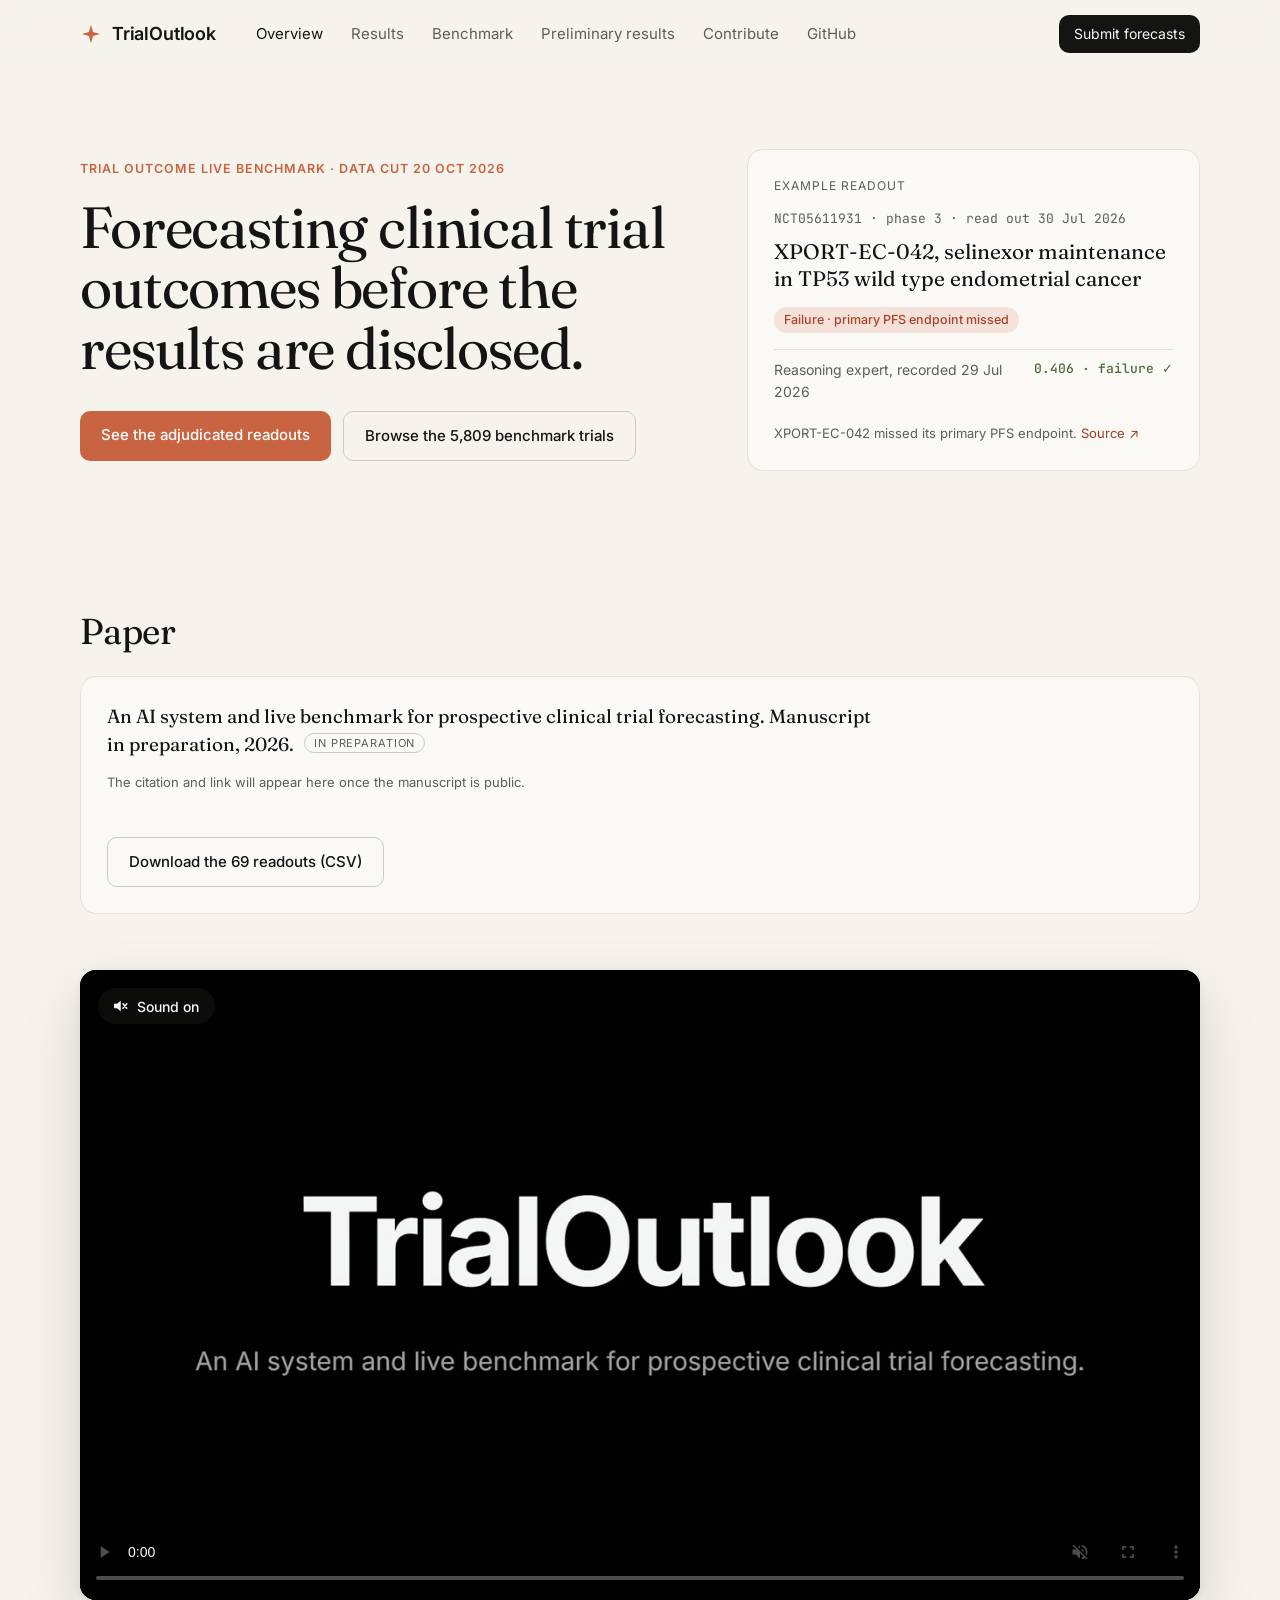
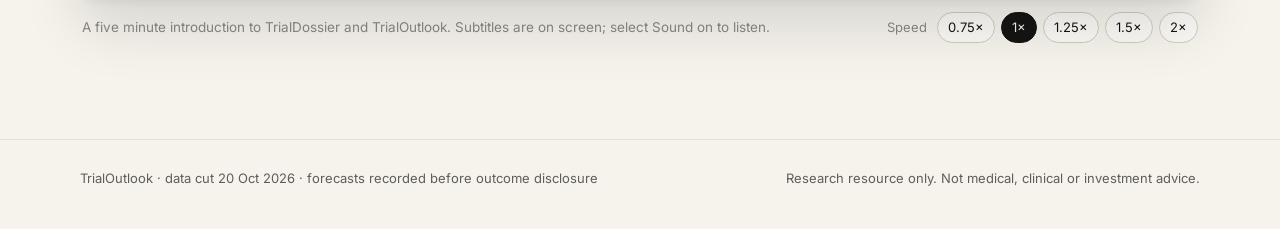
==== commit 17eb5186: "Repository renamed trialoutlook; subtitle Trial Outcome Live Benchmark Co-Authored-By: Claude Fable " ====
--- a/index.html
+++ b/index.html
@@ -3,21 +3,21 @@
 <head>
   <meta charset="utf-8">
   <meta name="viewport" content="width=device-width, initial-scale=1">
-  <title>TrialOutlook</title>
+  <title>TrialOutlook: Trial Outcome Live Benchmark</title>
   <meta name="description" content="Prospective benchmark for clinical trial outcome forecasts: forecasts recorded before outcome disclosure, outcomes adjudicated under prespecified criteria.">
   <link rel="icon" href="data:image/svg+xml,<svg xmlns='http://www.w3.org/2000/svg' viewBox='0 0 24 24'><path d='M12 2l2.2 7.8L22 12l-7.8 2.2L12 22l-2.2-7.8L2 12l7.8-2.2z' fill='%23C96442'/></svg>">
   <link rel="preconnect" href="https://fonts.googleapis.com">
   <link rel="preconnect" href="https://fonts.gstatic.com" crossorigin>
   <link href="https://fonts.googleapis.com/css2?family=Fraunces:opsz,wght@9..144,400;9..144,500&family=Inter:wght@400;500;600&family=JetBrains+Mono:wght@400;500&display=swap" rel="stylesheet">
   <link rel="stylesheet" href="css/style.css?v=21">
-  <script src="js/config.js?v=25"></script>
+  <script src="js/config.js?v=27"></script>
 </head>
 <body data-page="home">
   <div id="site-header"></div>
 
   <section class="hero"><div class="wrap heroin">
     <div>
-      <div class="eyebrow">Prospective benchmark · data cut 20 Oct 2026</div>
+      <div class="eyebrow">Trial Outcome Live Benchmark · data cut 20 Oct 2026</div>
       <h1>Forecasting clinical trial outcomes before the results are disclosed.</h1>
       <div class="btns">
         <a class="btn primary" href="results.html">See the adjudicated readouts</a>
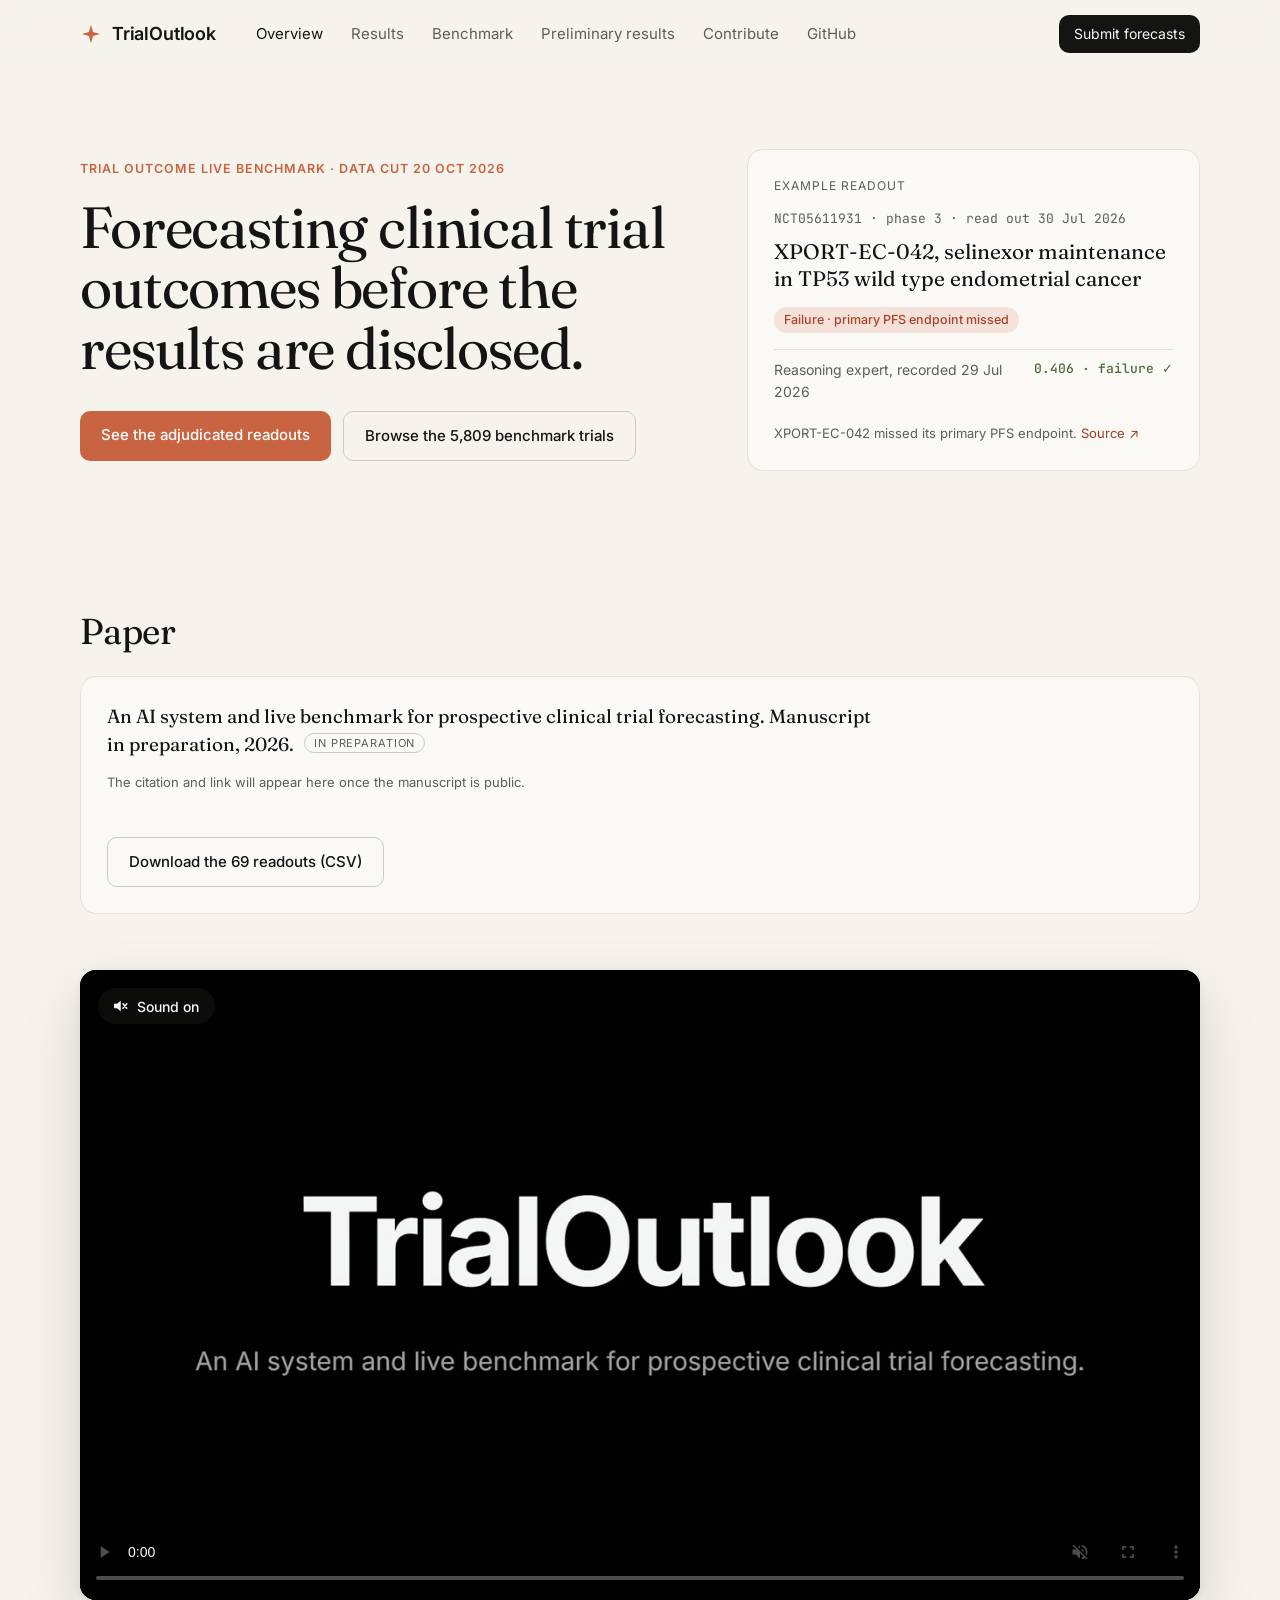
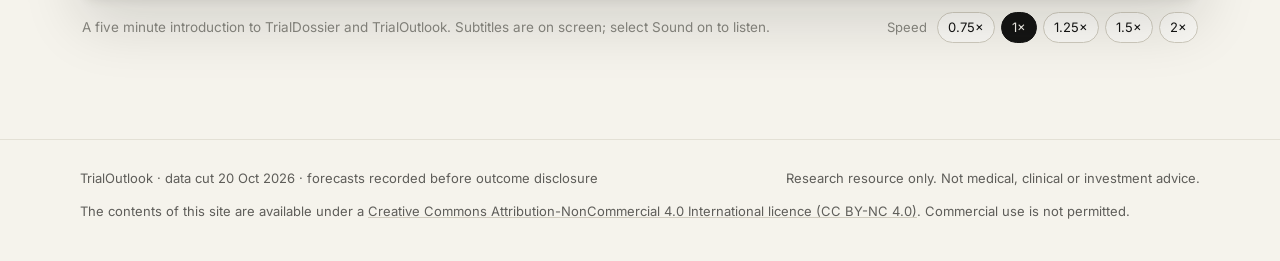
==== commit 7b5770fa: "Footer: licence of the site contents (CC BY-NC 4.0, no commercial use) Co-Authored-By: Claude Fable " ====
--- a/index.html
+++ b/index.html
@@ -9,7 +9,7 @@
   <link rel="preconnect" href="https://fonts.googleapis.com">
   <link rel="preconnect" href="https://fonts.gstatic.com" crossorigin>
   <link href="https://fonts.googleapis.com/css2?family=Fraunces:opsz,wght@9..144,400;9..144,500&family=Inter:wght@400;500;600&family=JetBrains+Mono:wght@400;500&display=swap" rel="stylesheet">
-  <link rel="stylesheet" href="css/style.css?v=21">
+  <link rel="stylesheet" href="css/style.css?v=28">
   <script src="js/config.js?v=27"></script>
 </head>
 <body data-page="home">
@@ -50,7 +50,7 @@
   </section>
 
   <div id="site-footer"></div>
-  <script src="js/common.js?v=21"></script>
+  <script src="js/common.js?v=25"></script>
   <script src="js/home.js?v=21"></script>
   <script src="js/intro.js?v=21"></script>
 </body>
--- a/css/style.css
+++ b/css/style.css
@@ -251,6 +251,7 @@
 footer.foot { margin-top: 96px; border-top: 1px solid var(--line); padding: 28px 0 40px; color: var(--muted); font-size: 13px; }
 footer.foot .row { display: flex; justify-content: space-between; gap: 24px; flex-wrap: wrap; }
 footer.foot a { color: var(--muted); text-decoration: underline; text-decoration-color: var(--line-strong); }
+footer.foot .lic { margin-top: 12px; line-height: 1.55; }
 
 /* ---------- results page: section nav, card titles, legends ---------- */
 .subnav { position: sticky; top: 68px; z-index: 15; background: rgba(245, 243, 236, .95);
@@ -366,3 +367,25 @@
 .tabulator .tabulator-header .tabulator-col .tabulator-header-filter input { font: inherit; font-size: 13px; font-weight: 400;
   text-transform: none; letter-spacing: 0; padding: 6px 8px; border: 1px solid var(--line-strong); border-radius: 8px;
   background: var(--bg); color: var(--fg); width: 100%; box-sizing: border-box; }
+
+/* ---------- preliminary results ---------- */
+.prsec { display: grid; gap: 20px; grid-template-columns: minmax(0, 1fr); }
+.card.pr { padding: 30px 32px 32px; }
+.prhead { display: flex; align-items: baseline; gap: 14px; flex-wrap: wrap; margin-bottom: 26px; }
+.prhead h3 { font-size: 24px; margin: 0; }
+.prmeta { font-size: 14px; color: var(--muted); }
+.prlink { margin-left: auto; font-size: 14px; }
+.prnums { display: flex; gap: 56px; flex-wrap: wrap; margin-bottom: 30px; }
+.prnum .v { font-family: var(--display); font-size: 52px; letter-spacing: -.02em; line-height: 1; }
+.prnum .l { font-size: 14px; color: var(--muted); margin-top: 8px; }
+.prfig { display: block; overflow-x: auto; }
+.prfig img { display: block; width: 100%; height: auto; }
+.prfig.second { margin-top: 34px; }
+@media (max-width: 760px) {
+  .prsec { padding-top: 22px; }
+  .card.pr { padding: 24px 20px 26px; }
+  .prnums { gap: 28px; }
+  .prnum .v { font-size: 40px; }
+  .prlink { margin-left: 0; }
+  .prfig img { width: 720px; max-width: none; }
+}
